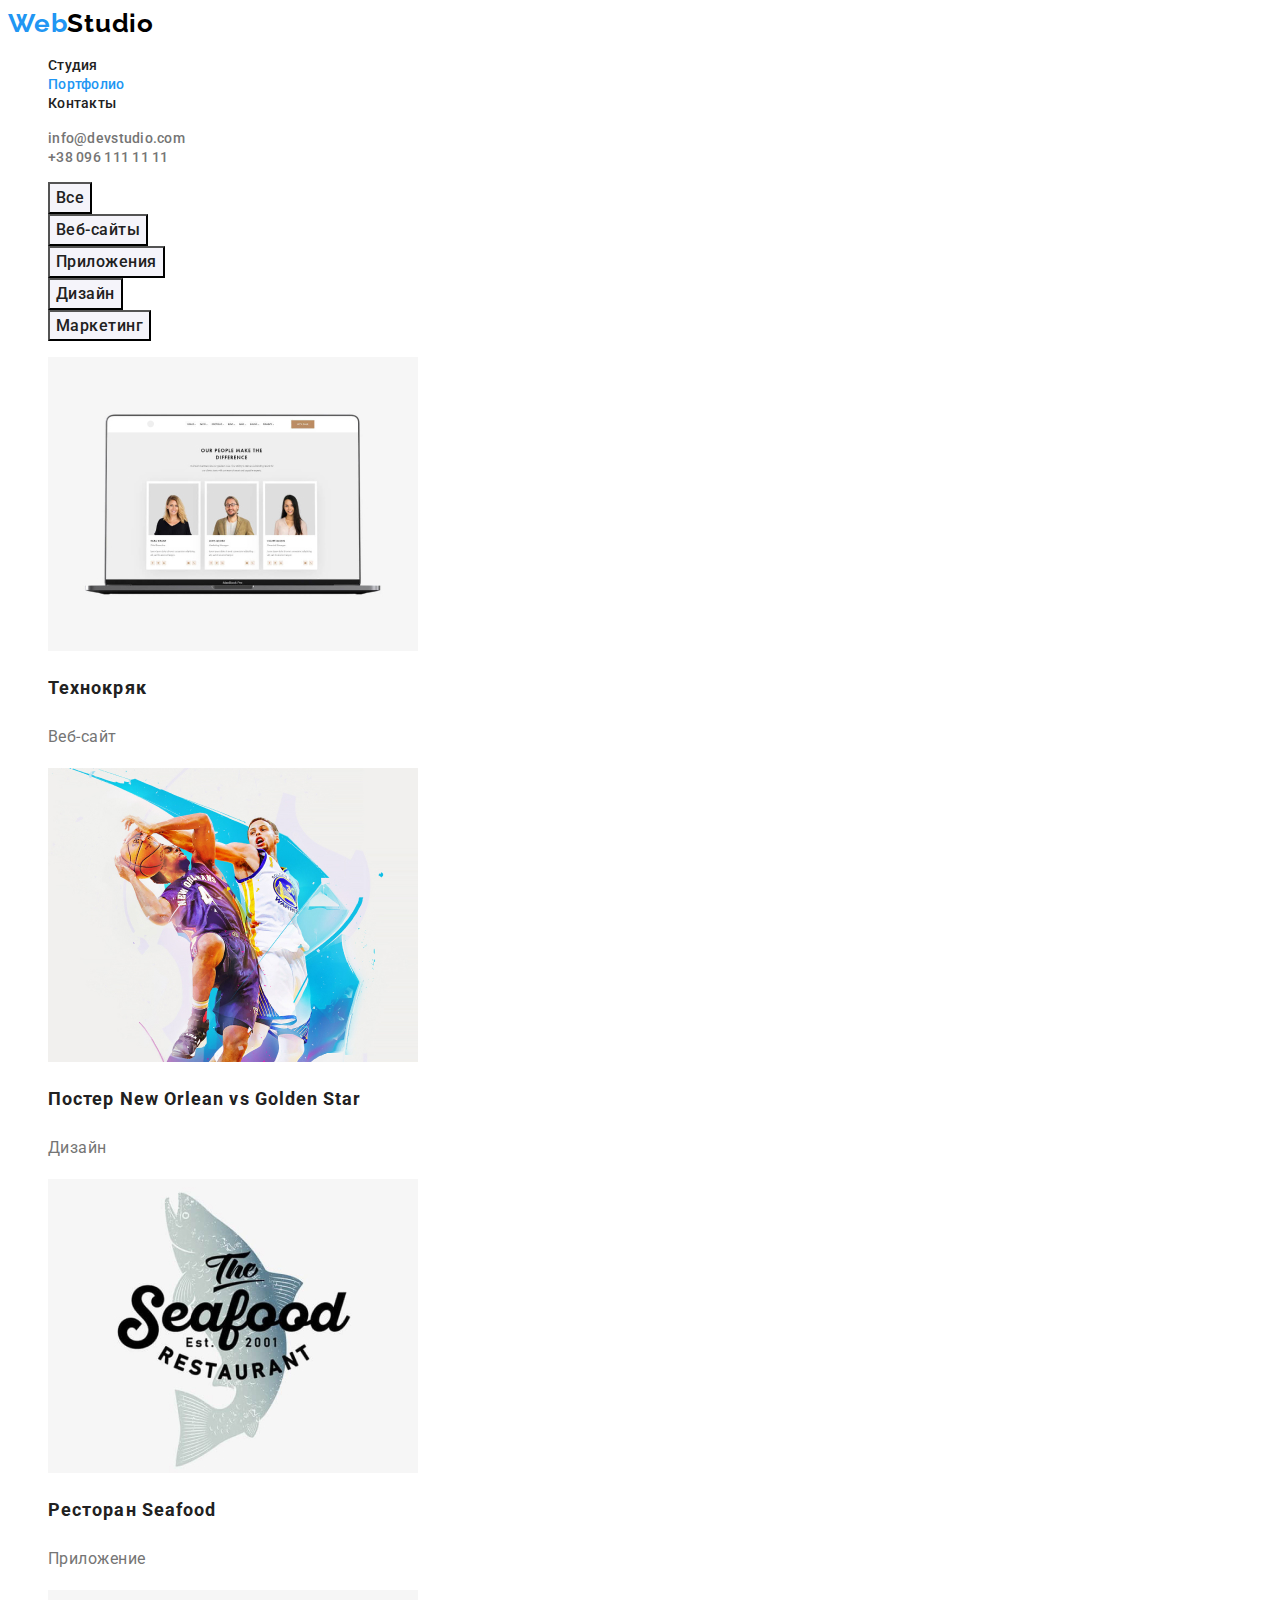
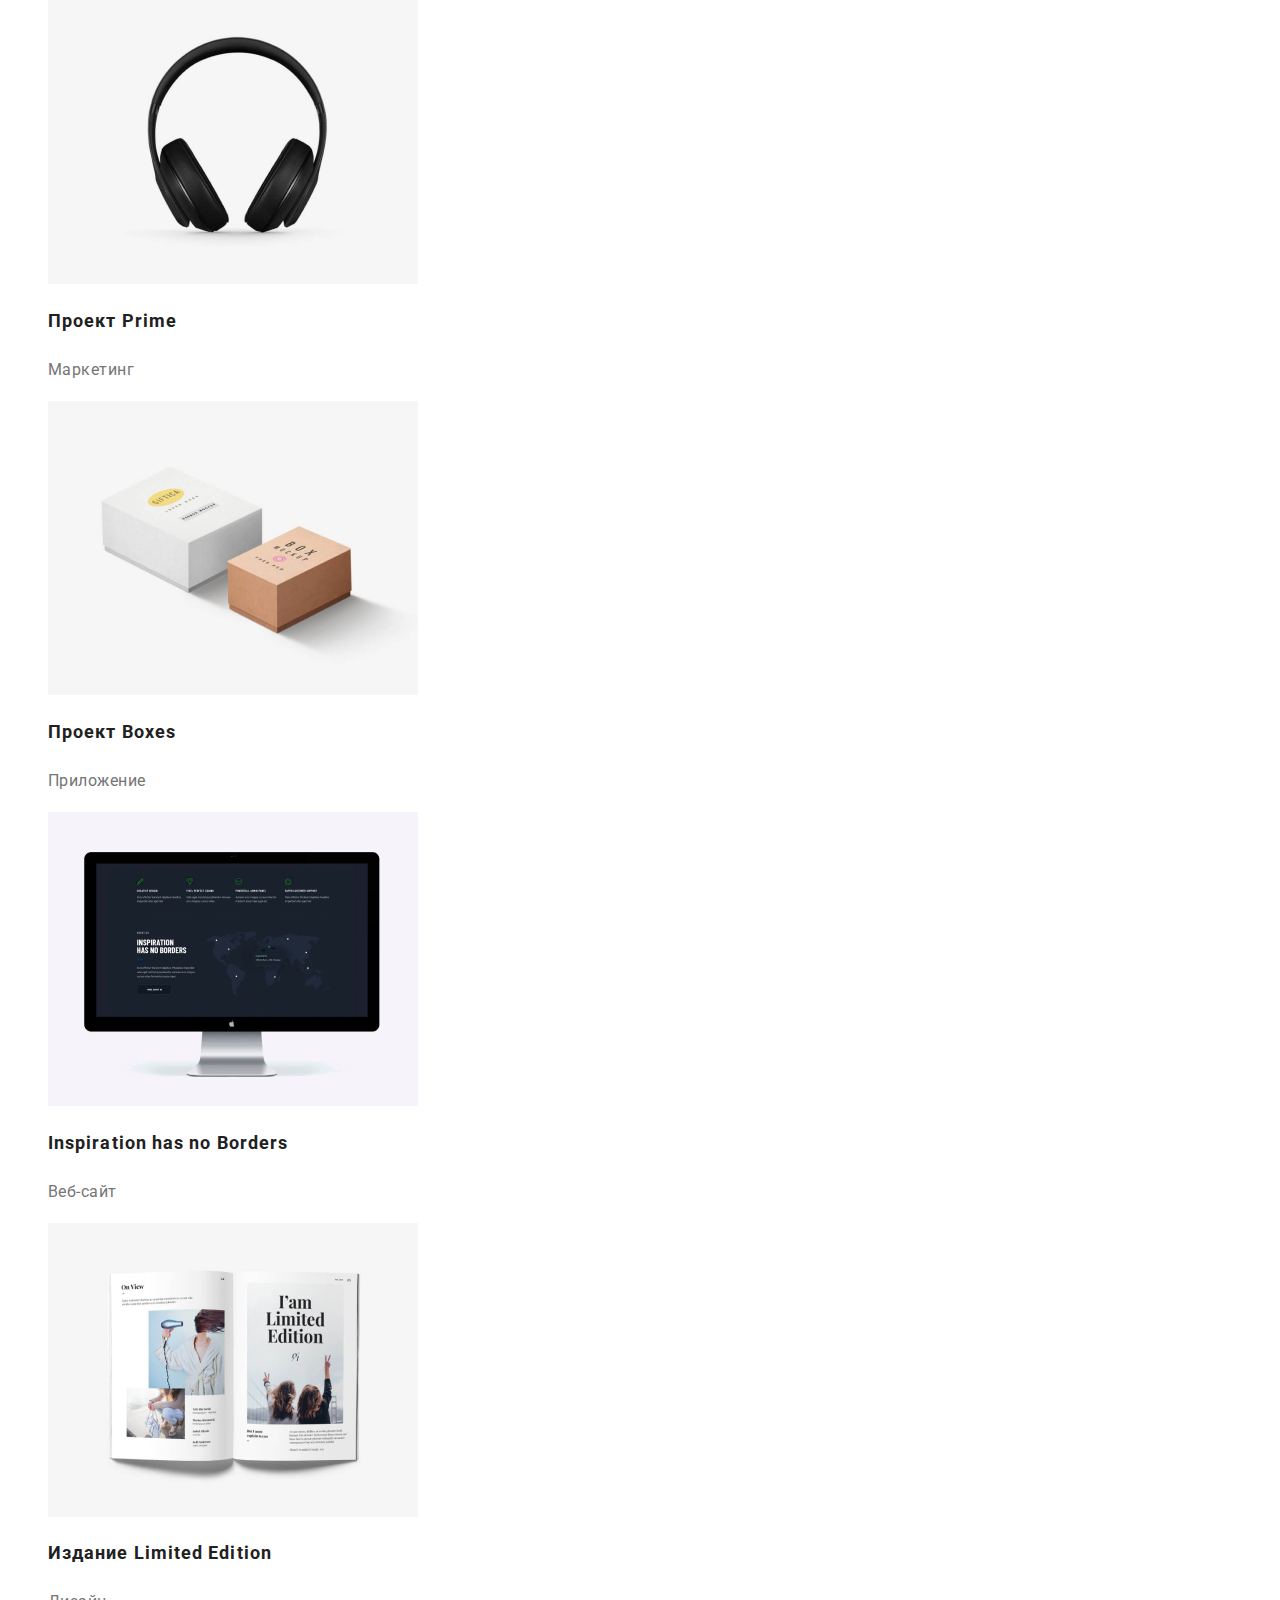
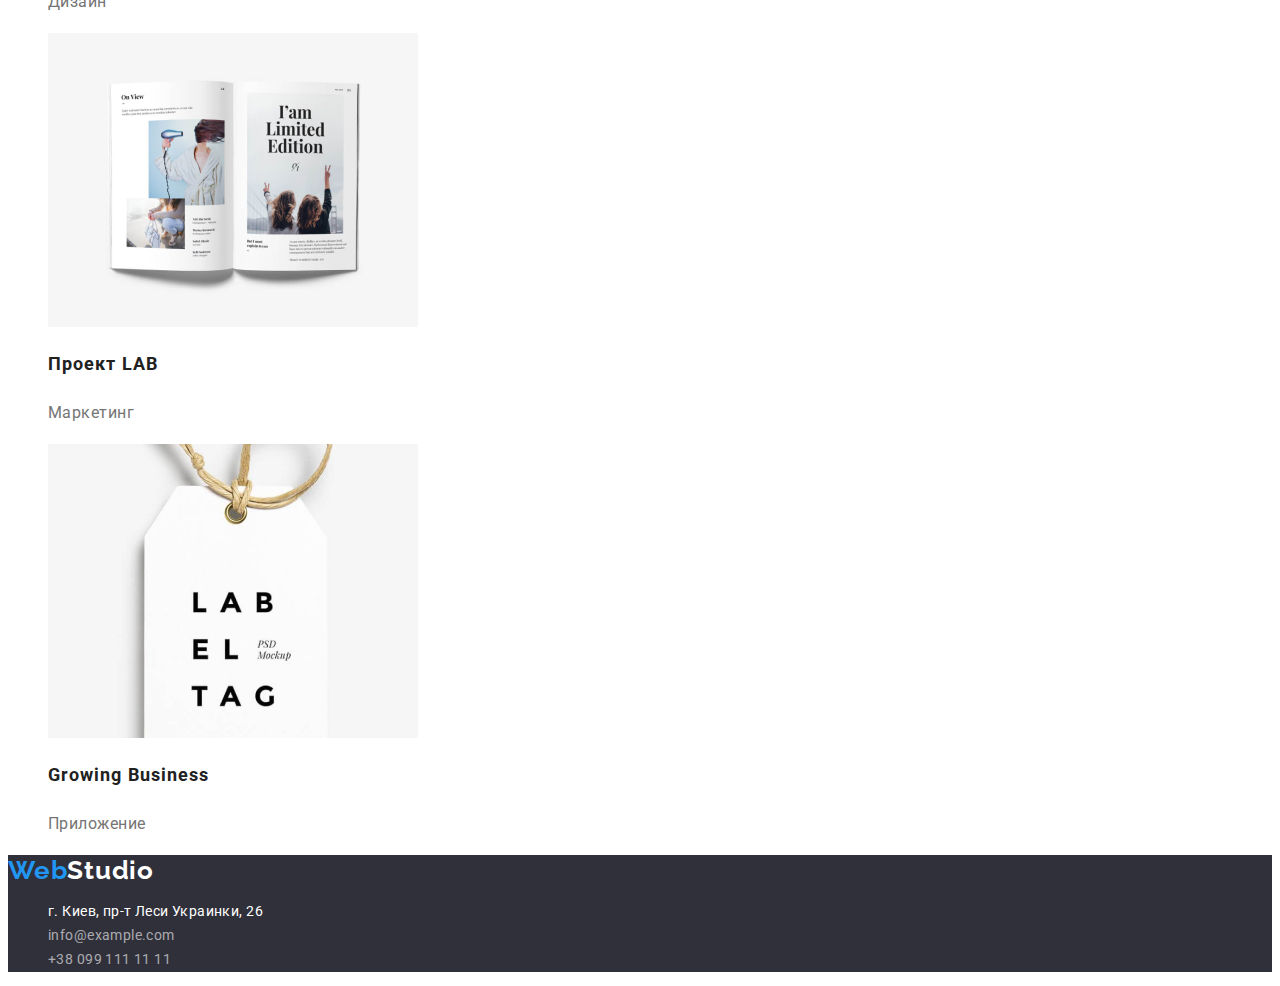
==== portfolio.html @ f7c44dca "Copy HW2 to HW3" ====
<!DOCTYPE html>
<html lang="ru">

<head>
    <meta charset="UTF-8">
    <meta http-equiv="X-UA-Compatible" content="IE=edge">
    <meta name="viewport" content="width=device-width, initial-scale=1.0">
    <title>Портфолио</title>
    <link rel="preconnect" href="https://fonts.googleapis.com">
    <link rel="preconnect" href="https://fonts.gstatic.com" crossorigin>
    <link href="https://fonts.googleapis.com/css2?family=Raleway:wght@700&family=Roboto:wght@400;500;700;900&display=swap"
        rel="stylesheet">
    <link rel="stylesheet" href="./css/styles.css">
</head>

<body>
    <header class="header">
        <nav class="nav">
            <a class="logo link" href="./index.html"><span class="logo-title">Web</span><span
                    class="logo-title-header">Studio</span></a>
            <ul class="nav-list list">
                <li class="nav-list-item"><a class="nav-link link" href="./index.html">Студия</a></li>
                <li class="nav-list-item"><a class="nav-link link current" href="./portfolio.html">Портфолио</a></li>
                <li class="nav-list-item"><a class="nav-link link" href="">Контакты</a></li>
            </ul>
        </nav>
        <ul class="list">
            <li class=""><a class="nav-link-contact link" href="mailto:info@devstudio.com">info@devstudio.com</a></li>
            <li class=""><a class="nav-link-contact link" href="tel:+380961111111">+38 096 111 11 11</a></li>
        </ul>
    </header>
    <main>
        <section class="portfolio">
            <h1 class="" hidden>фильтр</h1>
            <ul class="list">
                <li class=""><button class="btn-filter" type="button">Все</button></li>
                <li class=""><button class="btn-filter" type="button">Веб-сайты</button></li>
                <li class=""><button class="btn-filter" type="button">Приложения</button></li>
                <li class=""><button class="btn-filter" type="button">Дизайн</button></li>
                <li class=""><button class="btn-filter" type="button">Маркетинг</button></li>
            </ul>

            <ul class="list">
                <li class="">
                    <a class="link" href="">
                    <img src="./images/imgportfolio/img1.jpg" alt="Технокряк" width="370" height ="294"> 
                    <h2 class="title-projct">Технокряк</h2>
                    <p class="section-filter">Веб-сайт</p>
                    </a>                
                </li>
                <li class="">
                    <a class="link" href="">
                    <img src="./images/imgportfolio/img2.jpg" alt="Постер New Orlean vs Golden Star" width="370" height ="294">
                    <h2 class="title-projct">Постер New Orlean vs Golden Star</h2>
                    <p class="section-filter">Дизайн</p>
                    </a>
                </li>
                <li class="">
                    <a class="link" href="">
                    <img src="./images/imgportfolio/img3.jpg" alt="Ресторан Seafood" width="370" height ="294">
                    <h2 class="title-projct">Ресторан Seafood</h2>
                    <p class="section-filter">Приложение</p>
                    </a>
                </li>
                <li class="">
                    <a class="link" href="">
                    <img src="./images/imgportfolio/img4.jpg" alt="Проект Prime" width="370" height ="294">
                    <h2 class="title-projct">Проект Prime</h2>
                    <p class="section-filter">Маркетинг</p>
                    </a>
                </li>
                <li class="">
                    <a class="link" href="">
                    <img src="./images/imgportfolio/img5.jpg" alt="Проект Boxes" width="370" height ="294">
                    <h2 class="title-projct">Проект Boxes</h2>
                    <p class="section-filter">Приложение</p>
                    </a>
                </li>
                <li class="">
                    <a class="link" href="">
                    <img src="./images/imgportfolio/img6.jpg" alt="Inspiration has no Borders" width="370" height ="294">
                    <h2 class="title-projct">Inspiration has no Borders</h2>
                    <p class="section-filter">Веб-сайт</p>
                    </a>
                </li>
                <li class="">
                    <a class="link" href="">
                    <img src="./images/imgportfolio/img7.jpg" alt="Издание Limited Edition" width="370" height ="294">
                    <h2 class="title-projct">Издание Limited Edition</h2>
                    <p class="section-filter">Дизайн</p>
                    </a>
                </li>
                <li class="">
                    <a class="link" href="">
                    <img src="./images/imgportfolio/img8.jpg" alt="Проект LAB" width="370" height ="294">
                    <h2 class="title-projct">Проект LAB</h2>
                    <p class="section-filter">Маркетинг</p>
                    </a>
                </li>
                <li class="">
                    <a class="link" href="">
                    <img src="./images/imgportfolio/img9.jpg" alt="Growing Business" width="370" height ="294">
                    <h2 class="title-projct">Growing Business</h2>
                    <p class="section-filter">Приложение</p>
                    </a>
                </li>
            </ul>
        </section>
    </main>
    <footer class="footer">
        <a class="logo link" href="./index.html"><span class="logo-title">Web</span><span
                class="logo-title-footer">Studio</span></a>
        <address class="addres">
            <ul class="list">
                <li class="">
                    <a class="addres addres-addres link" href="https://goo.gl/maps/PEtUD6FRup9HMeJw8" target="_blank"
                        rel="noreferrer noopener">г. Киев, пр-т Леси Украинки, 26</a>
                </li>
                <li class=""><a class="addres addres-contact link" href="mailto:info@example.com">info@example.com</a></li>
                <li class=""><a class="addres addres-contact link" href="tel:+380991111111">+38 099 111 11 11</a></li>
            </ul>
        </address>
    </footer>
</body>

</html>
---- css/styles.css ----
:root {
  --primary-font-family: "Roboto", sans-serif;
  --secondary-font-family: "Raleway", sans-serif;
  --primary-text-color: #212121;
  --secondary-text-color: #757575;
  --tertiary-text-color: #ffffff;
  --secondary-text-color-logo-header: #000000;
  --text-color-footer: rgba(255, 255, 255, 0.6);
  --accent-color: #2196f3;
  --background-primary: #2f303a;
  --background-secondary: #f5f4fa;
  --background-accent: #188ce8;
}

.list {
  list-style: none;
}

.link {
  text-decoration: none;
}
body {
  font-family: var(--primary-font-family);
  background-color: var(--tertiary-text-color);
  color: var(--primary-text-color);
}
/* ==== begin header ==== */
.logo {
  font-family: Raleway;
  font-weight: 700;
  font-size: 26px;
  line-height: 1.19;
  letter-spacing: 0.03em;
}
.logo-title {
  color: var(--accent-color);
}
.logo-title-header {
  color: var(--secondary-text-color-logo-header);
}
.logo-title-footer {
  color: var(--tertiary-text-color);
}
.nav-link {
  /* font-family: Roboto; */
  font-weight: 500;
  font-size: 14px;
  line-height: 1.14;
  letter-spacing: 0.02em;
  color: var(--primary-text-color);
}
.nav .current {
  color: var(--accent-color);
}
.nav-link:hover,
.nav-link:focus {
  color: var(--accent-color);
}
.nav-link-contact {
  /* font-family: Roboto; */
  font-weight: 500;
  font-size: 14px;
  line-height: 1.14;
  letter-spacing: 0.02em;
  color: var(--secondary-text-color);
}
.nav-link-contact:hover,
.nav-link-contact:focus {
  color: var(--accent-color);
}
/* ===== end header ==== */

/* ==== begin section hero ==== */
.hero {
  background-color: var(--background-primary);
}
.main-title {
  font-weight: 900;
  font-size: 44px;
  line-height: 1.36;
  text-align: center;
  letter-spacing: 0.06em;
  text-transform: uppercase;
  color: var(--tertiary-text-color);
}
.btn-order-service {
  font-weight: 700;
  font-size: 16px;
  line-height: 1.87;

  display: flex;
  align-items: center;
  text-align: center;
  letter-spacing: 0.06em;

  color: var(--tertiary-text-color);
  background: #2196f3;
  box-shadow: 0px 4px 4px rgba(0, 0, 0, 0.15);
  border-radius: 4px;
}
.btn-order-service:hover {
  background: var(--background-accent);
}
/* ==== end section hero ==== */

/* ==== begin section description ==== */
.description-title {
  /* font-family: Roboto; */
  font-weight: 700;
  font-size: 14px;
  line-height: 1.14;
  letter-spacing: 0.03em;
  text-transform: uppercase;
  color: var(--primary-text-color);
}
.description-text {
  /* font-family: Roboto; */
  font-size: 14px;
  line-height: 1.71;
  letter-spacing: 0.03em;
  color: var(--secondary-text-color);
}
/* ==== enв section description ==== */

/* ==== begin section we-are-doing ==== */
.title-section {
  font-weight: 700;
  font-size: 36px;
  line-height: 1.17;
  text-align: center;
  letter-spacing: 0.03em;
  color: var(--primary-text-color);
}
/* ==== end section we-are-doing ==== */

/* ==== begin section our-team ==== */
.our-team {
  background-color: var(--background-secondary);
}
.member-team {
  background-color: var(--tertiary-text-color);
}

.name-member-team {
  font-weight: 500;
  font-size: 16px;
  line-height: 1.19;
  text-align: center;
  letter-spacing: 0.03em;
  color: var(--primary-text-color);
}
.position-member-team {
  font-size: 16px;
  line-height: 1.19;
  text-align: center;
  letter-spacing: 0.03em;
  color: var(--secondary-text-color);
}
/* ==== end section our-team ==== */

/* ==== begin footer ==== */
.footer {
  background-color: var(--background-primary);
}

.addres {
  font-style: normal;
  font-size: 14px;
  line-height: 1.71;
  letter-spacing: 0.03em;
}

.addres-addres {
  color: var(--tertiary-text-color);
}
.addres-contact {
  color: var(--text-color-footer);
}
.addres:hover,
.addres:focus {
  color: var(--accent-color);
}
/* ==== end footer ==== */

/* ==== begin section portfolio ==== */
.btn-filter {
  cursor: pointer;
  font-family: inherit;
  font-weight: 500;
  font-size: 16px;
  line-height: 1.62;
  text-align: center;
  letter-spacing: 0.03em;
  color: var(--primary-text-color);
  background-color: var(--background-secondary);
}
.btn-filter:hover,
.btn-filter:focus {
  background-color: var(--accent-color);
  color: var(--tertiary-text-color);
}
.title-projct {
  font-weight: 700;
  font-size: 18px;
  line-height: 2;
  letter-spacing: 0.06em;
  color: var(--primary-text-color);
}
.section-filter {
  font-size: 16px;
  line-height: 1.87;
  letter-spacing: 0.03em;
  color: var(--secondary-text-color);
}
/* ==== end section portfolio ==== */
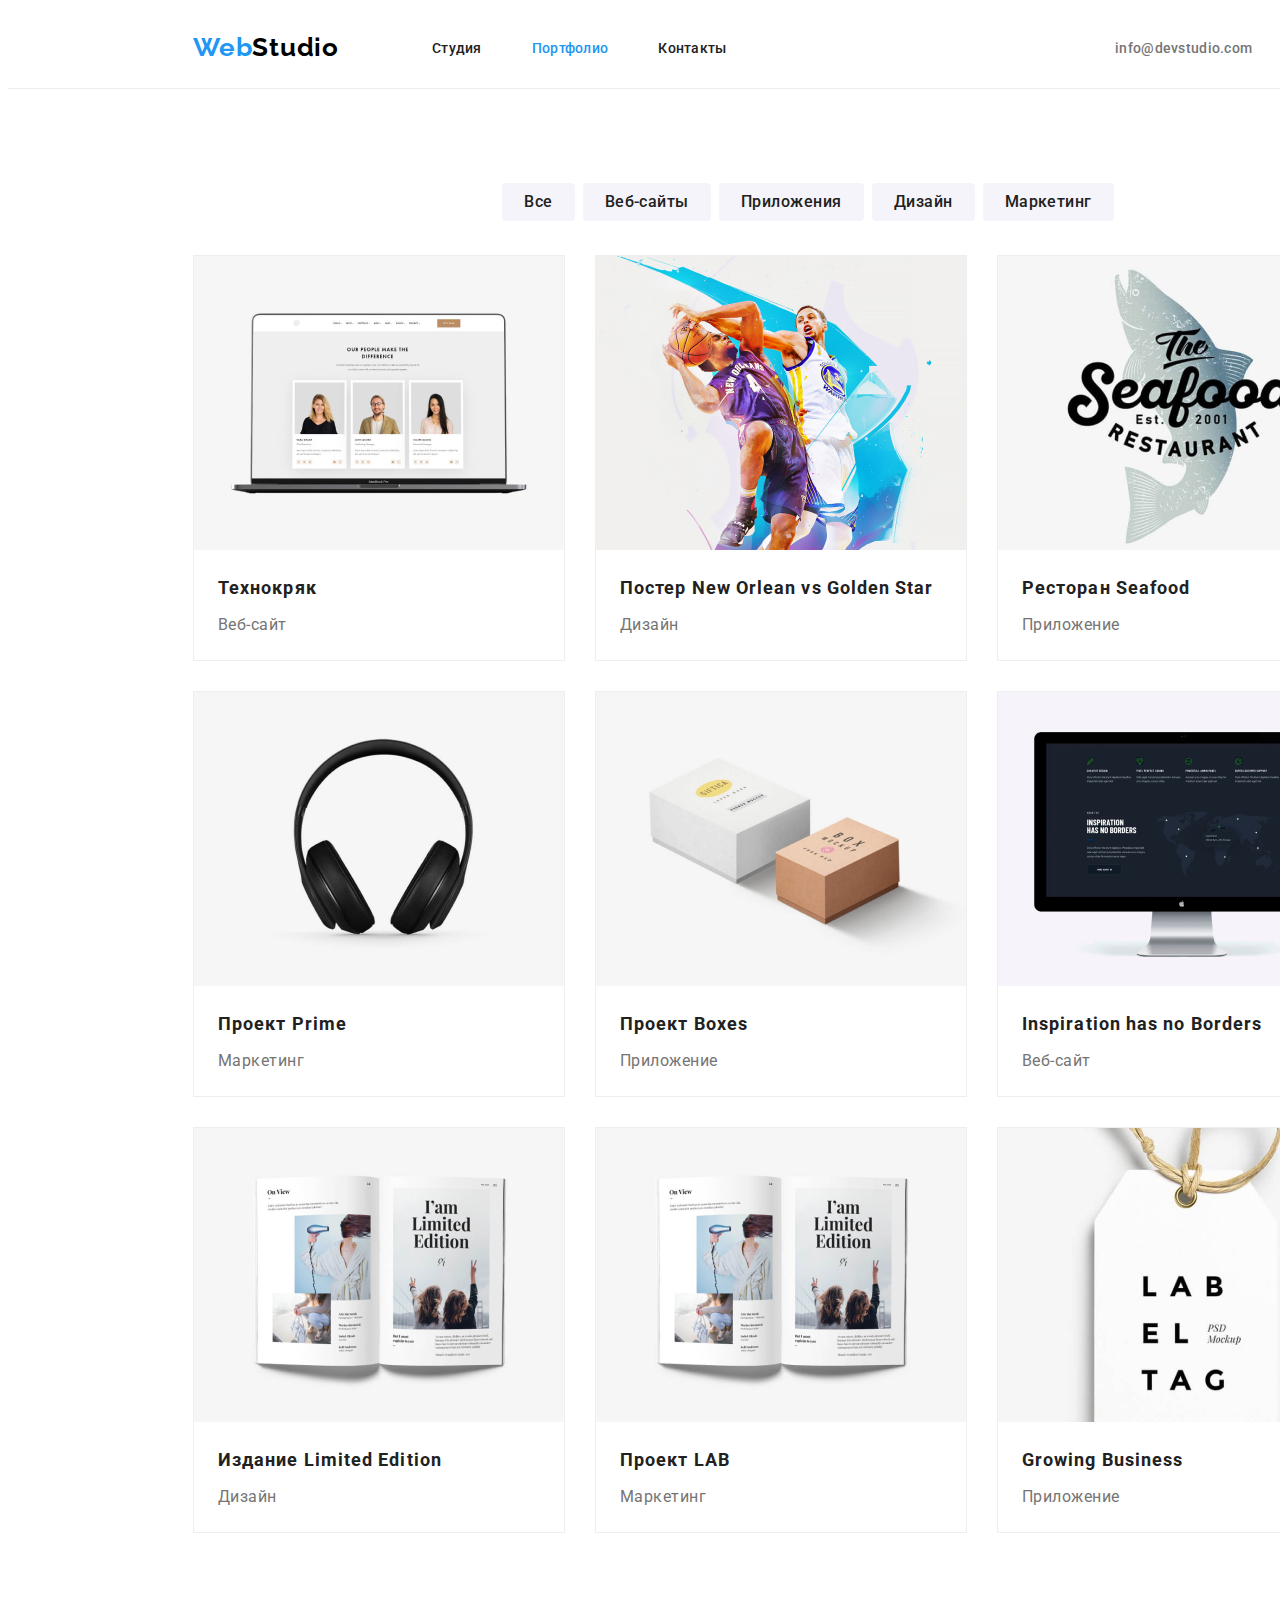
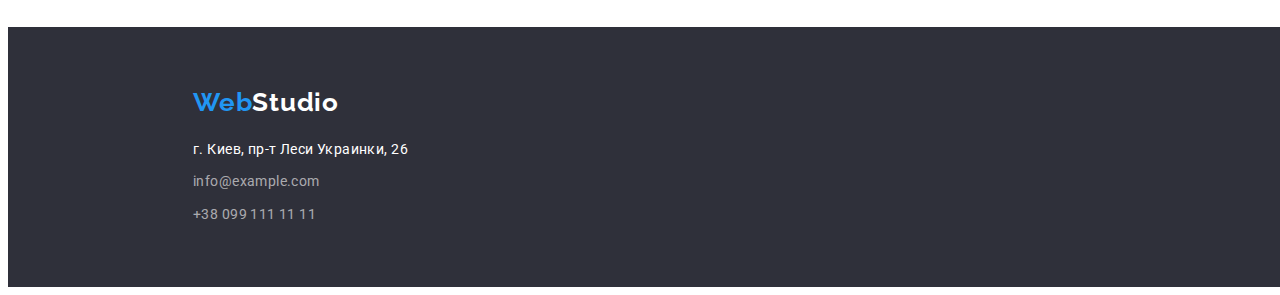
==== commit 8ce1debf: "Черновик ДЗ 3" ====
--- a/portfolio.html
+++ b/portfolio.html
@@ -6,6 +6,11 @@
     <meta http-equiv="X-UA-Compatible" content="IE=edge">
     <meta name="viewport" content="width=device-width, initial-scale=1.0">
     <title>Портфолио</title>
+    
+    <link rel="stylesheet" href="https://cdnjs.cloudflare.com/ajax/libs/modern-normalize/1.1.0/modern-normalize.min.css"
+        integrity="sha512-wpPYUAdjBVSE4KJnH1VR1HeZfpl1ub8YT/NKx4PuQ5NmX2tKuGu6U/JRp5y+Y8XG2tV+wKQpNHVUX03MfMFn9Q=="
+        crossorigin="anonymous" referrerpolicy="no-referrer" />
+    
     <link rel="preconnect" href="https://fonts.googleapis.com">
     <link rel="preconnect" href="https://fonts.gstatic.com" crossorigin>
     <link href="https://fonts.googleapis.com/css2?family=Raleway:wght@700&family=Roboto:wght@400;500;700;900&display=swap"
@@ -15,111 +20,139 @@
 
 <body>
     <header class="header">
-        <nav class="nav">
-            <a class="logo link" href="./index.html"><span class="logo-title">Web</span><span
-                    class="logo-title-header">Studio</span></a>
-            <ul class="nav-list list">
-                <li class="nav-list-item"><a class="nav-link link" href="./index.html">Студия</a></li>
-                <li class="nav-list-item"><a class="nav-link link current" href="./portfolio.html">Портфолио</a></li>
-                <li class="nav-list-item"><a class="nav-link link" href="">Контакты</a></li>
+    
+        <div class="container container-header">
+            <nav class="nav">
+                <a class="logo link logo-link-header" href="./index.html">Web<span class="logo-title-header">Studio</span></a>
+                <ul class="nav-list list">
+                    <li class="nav-list-item"><a class="nav-link link" href="./index.html">Студия</a></li>
+                    <li class="nav-list-item"><a class="nav-link link current" href="./portfolio.html">Портфолио</a></li>
+                    <li class="nav-list-item"><a class="nav-link link" href="">Контакты</a></li>
+                </ul>
+            </nav>
+            <ul class="nav-contact list">
+                <li class="nav-list-contact"><a class="nav-link-contact link"
+                        href="mailto:info@devstudio.com">info@devstudio.com</a></li>
+                <li class="nav-list-contact"><a class="nav-link-contact link" href="tel:+380961111111">+38 096 111 11 11</a>
+                </li>
             </ul>
-        </nav>
-        <ul class="list">
-            <li class=""><a class="nav-link-contact link" href="mailto:info@devstudio.com">info@devstudio.com</a></li>
-            <li class=""><a class="nav-link-contact link" href="tel:+380961111111">+38 096 111 11 11</a></li>
-        </ul>
+        </div>
+    
     </header>
     <main>
-        <section class="portfolio">
+        <div class="container">
+        <section class="portfolio section">
             <h1 class="" hidden>фильтр</h1>
-            <ul class="list">
-                <li class=""><button class="btn-filter" type="button">Все</button></li>
-                <li class=""><button class="btn-filter" type="button">Веб-сайты</button></li>
-                <li class=""><button class="btn-filter" type="button">Приложения</button></li>
-                <li class=""><button class="btn-filter" type="button">Дизайн</button></li>
-                <li class=""><button class="btn-filter" type="button">Маркетинг</button></li>
+            <ul class="filter-menu list">
+                <li class="btn-filter-list"><button class="btn-filter" type="button">Все</button></li>
+                <li class="btn-filter-list"><button class="btn-filter" type="button">Веб-сайты</button></li>
+                <li class="btn-filter-list"><button class="btn-filter" type="button">Приложения</button></li>
+                <li class="btn-filter-list"><button class="btn-filter" type="button">Дизайн</button></li>
+                <li class="btn-filter-list"><button class="btn-filter" type="button">Маркетинг</button></li>
             </ul>
 
-            <ul class="list">
-                <li class="">
-                    <a class="link" href="">
-                    <img src="./images/imgportfolio/img1.jpg" alt="Технокряк" width="370" height ="294"> 
-                    <h2 class="title-projct">Технокряк</h2>
-                    <p class="section-filter">Веб-сайт</p>
+            <ul class="filter-list list">
+                <li class="filter-list-item">
+                    <a class="filter-card link" href="">
+                    <img src="./images/imgportfolio/img1.jpg" alt="Технокряк" width="370"> 
+                    <div class="title-under-img">
+                        <h2 class="title-projct">Технокряк</h2>
+                        <p class="section-filter">Веб-сайт</p>
+                    </div>
                     </a>                
                 </li>
-                <li class="">
-                    <a class="link" href="">
-                    <img src="./images/imgportfolio/img2.jpg" alt="Постер New Orlean vs Golden Star" width="370" height ="294">
-                    <h2 class="title-projct">Постер New Orlean vs Golden Star</h2>
-                    <p class="section-filter">Дизайн</p>
+                <li class="filter-list-item">
+                    <a class="filter-card link" href="">
+                    <img src="./images/imgportfolio/img2.jpg" alt="Постер New Orlean vs Golden Star" width="370">
+                    <div class="title-under-img">
+                        <h2 class="title-projct">Постер New Orlean vs Golden Star</h2>
+                        <p class="section-filter">Дизайн</p>
+                    </div>
                     </a>
                 </li>
-                <li class="">
-                    <a class="link" href="">
-                    <img src="./images/imgportfolio/img3.jpg" alt="Ресторан Seafood" width="370" height ="294">
-                    <h2 class="title-projct">Ресторан Seafood</h2>
-                    <p class="section-filter">Приложение</p>
+                <li class="filter-list-item">
+                    <a class="filter-card link" href="">
+                    <img src="./images/imgportfolio/img3.jpg" alt="Ресторан Seafood" width="370">
+                    <div class="title-under-img">
+                        <h2 class="title-projct">Ресторан Seafood</h2>
+                        <p class="section-filter">Приложение</p>
+                    </div>
                     </a>
                 </li>
-                <li class="">
-                    <a class="link" href="">
-                    <img src="./images/imgportfolio/img4.jpg" alt="Проект Prime" width="370" height ="294">
-                    <h2 class="title-projct">Проект Prime</h2>
-                    <p class="section-filter">Маркетинг</p>
+                <li class="filter-list-item">
+                    <a class="filter-card link" href="">
+                    <img src="./images/imgportfolio/img4.jpg" alt="Проект Prime" width="370">
+                    <div class="title-under-img">
+                        <h2 class="title-projct">Проект Prime</h2>
+                        <p class="section-filter">Маркетинг</p>
+                    </div>
                     </a>
                 </li>
-                <li class="">
-                    <a class="link" href="">
-                    <img src="./images/imgportfolio/img5.jpg" alt="Проект Boxes" width="370" height ="294">
-                    <h2 class="title-projct">Проект Boxes</h2>
-                    <p class="section-filter">Приложение</p>
+                <li class="filter-list-item">
+                    <a class="filter-card link" href="">
+                    <img src="./images/imgportfolio/img5.jpg" alt="Проект Boxes" width="370">
+                    <div class="title-under-img">
+                        <h2 class="title-projct">Проект Boxes</h2>
+                        <p class="section-filter">Приложение</p>
+                    </div>
                     </a>
                 </li>
-                <li class="">
-                    <a class="link" href="">
-                    <img src="./images/imgportfolio/img6.jpg" alt="Inspiration has no Borders" width="370" height ="294">
-                    <h2 class="title-projct">Inspiration has no Borders</h2>
-                    <p class="section-filter">Веб-сайт</p>
+                <li class="filter-list-item">
+                    <a class="filter-card link" href="">
+                    <img src="./images/imgportfolio/img6.jpg" alt="Inspiration has no Borders" width="370">
+                    <div class="title-under-img">
+                        <h2 class="title-projct">Inspiration has no Borders</h2>
+                        <p class="section-filter">Веб-сайт</p>
+                    </div>
                     </a>
                 </li>
-                <li class="">
-                    <a class="link" href="">
-                    <img src="./images/imgportfolio/img7.jpg" alt="Издание Limited Edition" width="370" height ="294">
-                    <h2 class="title-projct">Издание Limited Edition</h2>
-                    <p class="section-filter">Дизайн</p>
+                <li class="filter-list-item">
+                    <a class="filter-card link" href="">
+                    <img src="./images/imgportfolio/img7.jpg" alt="Издание Limited Edition" width="370">
+                    <div class="title-under-img">
+                        <h2 class="title-projct">Издание Limited Edition</h2>
+                        <p class="section-filter">Дизайн</p>
+                    </div>
                     </a>
                 </li>
-                <li class="">
-                    <a class="link" href="">
-                    <img src="./images/imgportfolio/img8.jpg" alt="Проект LAB" width="370" height ="294">
-                    <h2 class="title-projct">Проект LAB</h2>
-                    <p class="section-filter">Маркетинг</p>
+                <li class="filter-list-item">
+                    <a class="filter-card link" href="">
+                    <img src="./images/imgportfolio/img8.jpg" alt="Проект LAB" width="370">
+                    <div class="title-under-img">
+                        <h2 class="title-projct">Проект LAB</h2>
+                        <p class="section-filter">Маркетинг</p>
+                    </div>    
                     </a>
                 </li>
-                <li class="">
-                    <a class="link" href="">
-                    <img src="./images/imgportfolio/img9.jpg" alt="Growing Business" width="370" height ="294">
-                    <h2 class="title-projct">Growing Business</h2>
-                    <p class="section-filter">Приложение</p>
+                <li class="filter-list-item">
+                    <a class="filter-card link" href="">
+                    <img src="./images/imgportfolio/img9.jpg" alt="Growing Business" width="370">
+                    <div class="title-under-img">
+                        <h2 class="title-projct">Growing Business</h2>
+                        <p class="section-filter">Приложение</p>
+                    </div>
                     </a>
                 </li>
             </ul>
         </section>
+    </div>
     </main>
     <footer class="footer">
-        <a class="logo link" href="./index.html"><span class="logo-title">Web</span><span
-                class="logo-title-footer">Studio</span></a>
-        <address class="addres">
-            <ul class="list">
-                <li class="">
-                    <a class="addres addres-addres link" href="https://goo.gl/maps/PEtUD6FRup9HMeJw8" target="_blank"
-                        rel="noreferrer noopener">г. Киев, пр-т Леси Украинки, 26</a>
-                </li>
-                <li class=""><a class="addres addres-contact link" href="mailto:info@example.com">info@example.com</a></li>
-                <li class=""><a class="addres addres-contact link" href="tel:+380991111111">+38 099 111 11 11</a></li>
-            </ul>
-        </address>
+        <div class="container">
+            <a class="logo-link-footer logo link " href="./index.html">Web<span class="logo-title-footer">Studio</span></a>
+            <address class="addres">
+                <ul class="list">
+                    <li class="logo-list">
+                        <a class="addres addres-addres link" href="https://goo.gl/maps/PEtUD6FRup9HMeJw8" target="_blank"
+                            rel="noreferrer noopener">г. Киев, пр-т Леси Украинки, 26</a>
+                    </li>
+                    <li class="logo-list"><a class="addres addres-contact link"
+                            href="mailto:info@example.com">info@example.com</a></li>
+                    <li class="logo-list"><a class="addres addres-contact link" href="tel:+380991111111">+38 099 111 11
+                            11</a></li>
+                </ul>
+            </address>
+        </div>
     </footer>
 </body>
 
--- a/css/styles.css
+++ b/css/styles.css
@@ -12,6 +12,37 @@
   --background-accent: #188ce8;
 }
 
+h1,
+h2,
+h3,
+p {
+  margin-top: 0;
+  margin-bottom: 0;
+}
+
+ul {
+  margin-top: 0;
+  margin-bottom: 0;
+  padding-left: 0;
+}
+
+img {
+  display: block;
+  max-width: 100%;
+  height: auto;
+}
+.container {
+  width: 1230px;
+  padding-left: 15px;
+  padding-right: 15px;
+  margin-left: auto;
+  margin-right: auto;
+}
+.section {
+  padding-top: 94px;
+  padding-bottom: 94px;
+}
+
 .list {
   list-style: none;
 }
@@ -23,18 +54,52 @@
   font-family: var(--primary-font-family);
   background-color: var(--tertiary-text-color);
   color: var(--primary-text-color);
+  width: 1600px;
 }
 /* ==== begin header ==== */
+.container-header {
+  display: flex;
+  align-items: center;
+}
+.header {
+  border-bottom: 1px solid #ececec;
+}
+
+.nav {
+  display: flex;
+  align-items: center;
+}
+.nav-list {
+  display: flex;
+  align-items: center;
+}
+
+.nav-list-item:not(:last-child) {
+  margin-right: 50px;
+}
+.nav-contact {
+  display: flex;
+  margin-left: auto;
+}
+.nav-list-contact:not(:last-child) {
+  margin-right: 50px;
+}
+
 .logo {
   font-family: Raleway;
   font-weight: 700;
   font-size: 26px;
   line-height: 1.19;
   letter-spacing: 0.03em;
-}
-.logo-title {
-  color: var(--accent-color);
-}
+  color: var(--accent-color);
+}
+.logo-link-header {
+  padding-top: 24px;
+  padding-bottom: 25px;
+  margin-right: 93px;
+}
+/* .logo-title {} */
+
 .logo-title-header {
   color: var(--secondary-text-color-logo-header);
 }
@@ -42,7 +107,6 @@
   color: var(--tertiary-text-color);
 }
 .nav-link {
-  /* font-family: Roboto; */
   font-weight: 500;
   font-size: 14px;
   line-height: 1.14;
@@ -57,12 +121,12 @@
   color: var(--accent-color);
 }
 .nav-link-contact {
-  /* font-family: Roboto; */
   font-weight: 500;
   font-size: 14px;
   line-height: 1.14;
   letter-spacing: 0.02em;
   color: var(--secondary-text-color);
+  margin-left: auto;
 }
 .nav-link-contact:hover,
 .nav-link-contact:focus {
@@ -73,15 +137,18 @@
 /* ==== begin section hero ==== */
 .hero {
   background-color: var(--background-primary);
+  padding-top: 200px;
+  padding-bottom: 200px;
 }
 .main-title {
   font-weight: 900;
   font-size: 44px;
   line-height: 1.36;
-  text-align: center;
   letter-spacing: 0.06em;
   text-transform: uppercase;
   color: var(--tertiary-text-color);
+  margin-bottom: 30px;
+  text-align: center;
 }
 .btn-order-service {
   font-weight: 700;
@@ -93,10 +160,14 @@
   text-align: center;
   letter-spacing: 0.06em;
 
-  color: var(--tertiary-text-color);
-  background: #2196f3;
+  padding: 10px 32px;
+
+  color: var(--tertiary-text-color);
+  background: var(--accent-color);
   box-shadow: 0px 4px 4px rgba(0, 0, 0, 0.15);
   border-radius: 4px;
+  margin-left: auto;
+  margin-right: auto;
 }
 .btn-order-service:hover {
   background: var(--background-accent);
@@ -104,17 +175,25 @@
 /* ==== end section hero ==== */
 
 /* ==== begin section description ==== */
+.description {
+  padding-bottom: 0;
+}
+.container-description {
+  display: flex;
+}
+.description-title-list:not(:last-child) {
+  margin-right: 30px;
+}
 .description-title {
-  /* font-family: Roboto; */
   font-weight: 700;
   font-size: 14px;
   line-height: 1.14;
   letter-spacing: 0.03em;
   text-transform: uppercase;
   color: var(--primary-text-color);
+  margin-bottom: 10px;
 }
 .description-text {
-  /* font-family: Roboto; */
   font-size: 14px;
   line-height: 1.71;
   letter-spacing: 0.03em;
@@ -130,15 +209,34 @@
   text-align: center;
   letter-spacing: 0.03em;
   color: var(--primary-text-color);
+  margin-bottom: 50px;
+}
+.we-are-doing-list {
+  display: flex;
+  justify-content: space-around;
 }
 /* ==== end section we-are-doing ==== */
 
 /* ==== begin section our-team ==== */
+.our-team-member {
+  display: flex;
+  flex-wrap: wrap;
+}
 .our-team {
   background-color: var(--background-secondary);
 }
-.member-team {
+.member-team:not(:nth-child(4n)) {
+  margin-right: 30px;
+}
+.member-team-card {
+  box-shadow: 0px 1px 3px rgba(0, 0, 0, 0.12), 0px 1px 1px rgba(0, 0, 0, 0.14),
+    0px 2px 1px rgba(0, 0, 0, 0.2);
+  border-radius: 0px 0px 4px 4px;
   background-color: var(--tertiary-text-color);
+  padding-bottom: 30px;
+}
+.foto-member-team {
+  margin-bottom: 30px;
 }
 
 .name-member-team {
@@ -148,6 +246,7 @@
   text-align: center;
   letter-spacing: 0.03em;
   color: var(--primary-text-color);
+  margin-bottom: 10px;
 }
 .position-member-team {
   font-size: 16px;
@@ -161,15 +260,22 @@
 /* ==== begin footer ==== */
 .footer {
   background-color: var(--background-primary);
-}
-
+  padding-top: 60px;
+  padding-bottom: 60px;
+}
+/* .logo-link-footer { */
+/* margin-bottom: 40px; */
+/* } */
 .addres {
+  margin-top: 20px;
   font-style: normal;
   font-size: 14px;
   line-height: 1.71;
   letter-spacing: 0.03em;
 }
-
+.logo-list:not(:last-child) {
+  margin-bottom: 9px;
+}
 .addres-addres {
   color: var(--tertiary-text-color);
 }
@@ -183,6 +289,18 @@
 /* ==== end footer ==== */
 
 /* ==== begin section portfolio ==== */
+.filter-menu {
+  display: flex;
+  align-items: center;
+  justify-content: center;
+  margin-bottom: 34px;
+}
+.filter-list {
+  display: flex;
+  flex-wrap: wrap;
+  margin-left: -30px;
+  margin-top: -30px;
+}
 .btn-filter {
   cursor: pointer;
   font-family: inherit;
@@ -192,7 +310,26 @@
   text-align: center;
   letter-spacing: 0.03em;
   color: var(--primary-text-color);
-  background-color: var(--background-secondary);
+  background: var(--background-secondary);
+  padding: 6px 22px;
+  border-radius: 4px;
+  border: transparent;
+}
+/* .filter-card > img {
+  margin-bottom: 20px;
+} */
+.title-under-img {
+  padding: 20px 24px;
+}
+.filter-list-item {
+  background: var(--tertiary-text-color);
+  border: 1px solid #eeeeee;
+  margin-left: 30px;
+  margin-top: 30px;
+}
+
+.btn-filter-list:not(:last-child) {
+  margin-right: 8px;
 }
 .btn-filter:hover,
 .btn-filter:focus {
@@ -205,6 +342,7 @@
   line-height: 2;
   letter-spacing: 0.06em;
   color: var(--primary-text-color);
+  margin-bottom: 4px;
 }
 .section-filter {
   font-size: 16px;
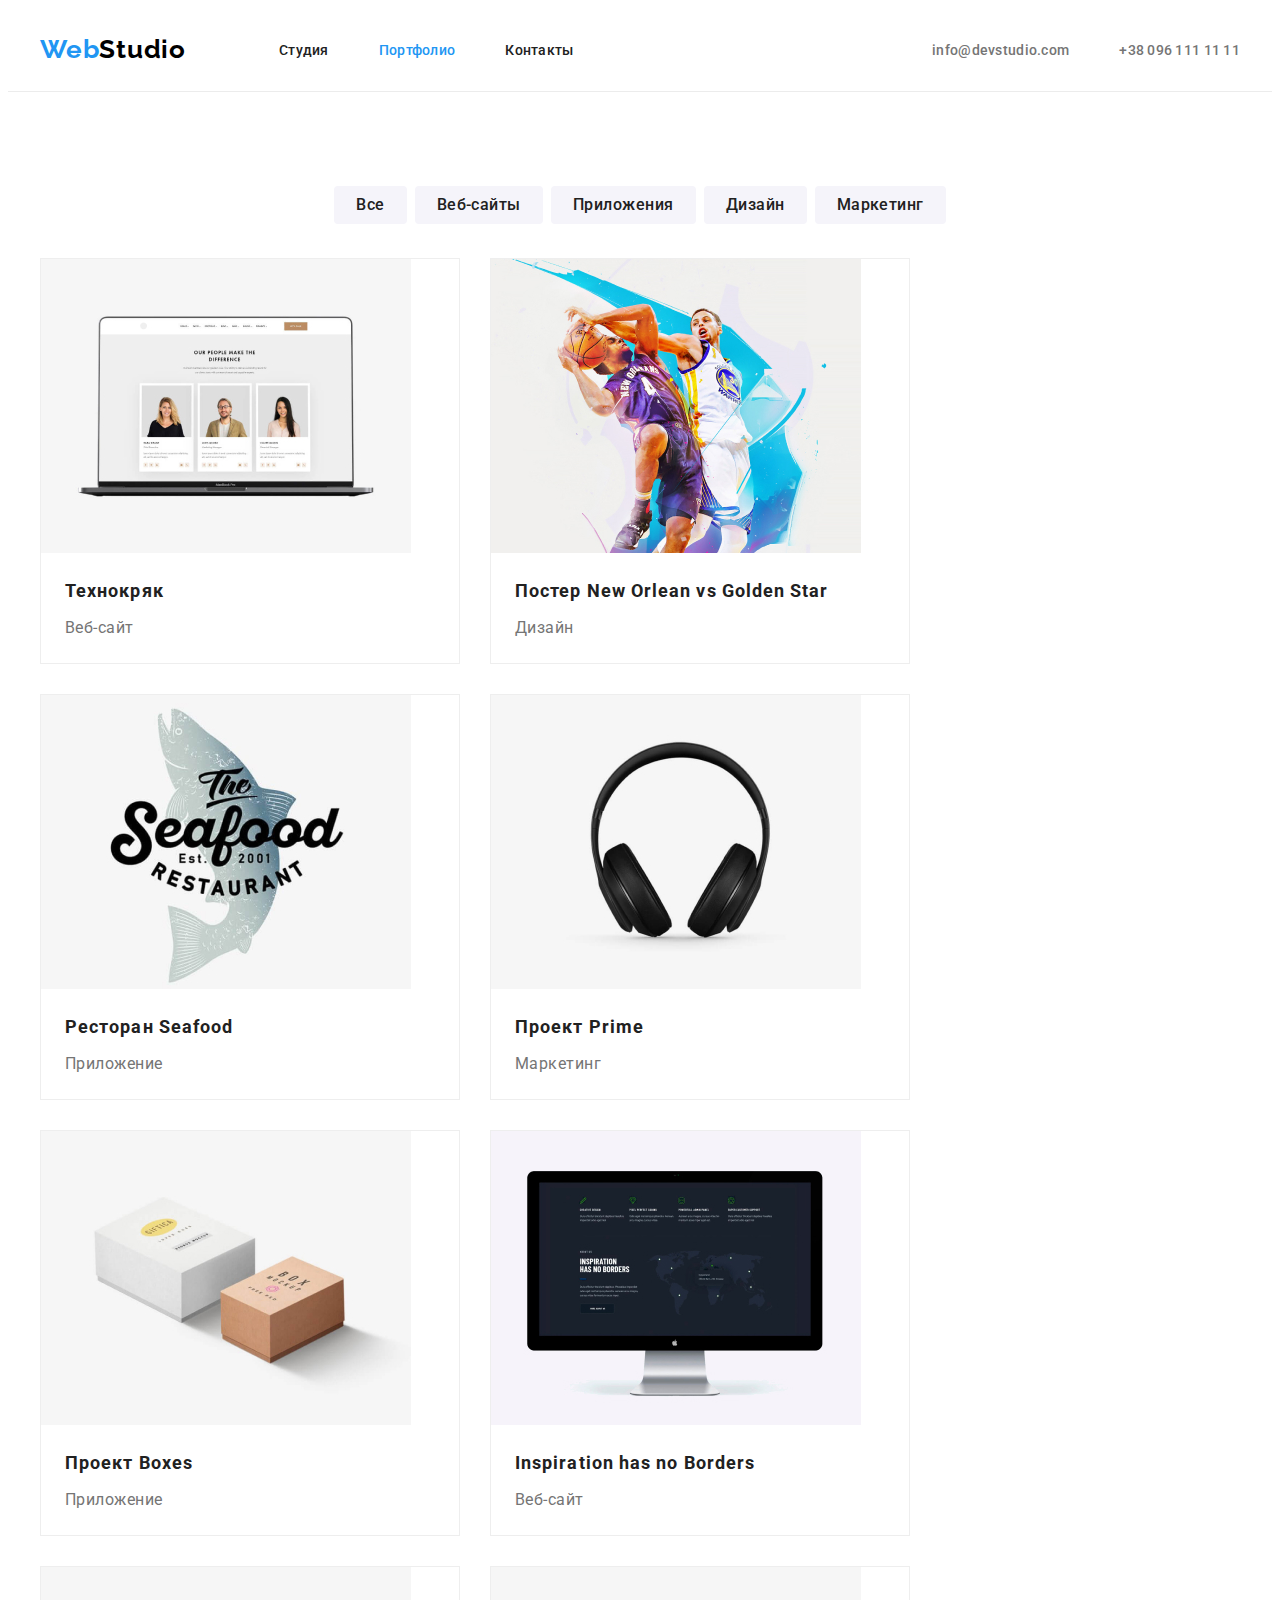
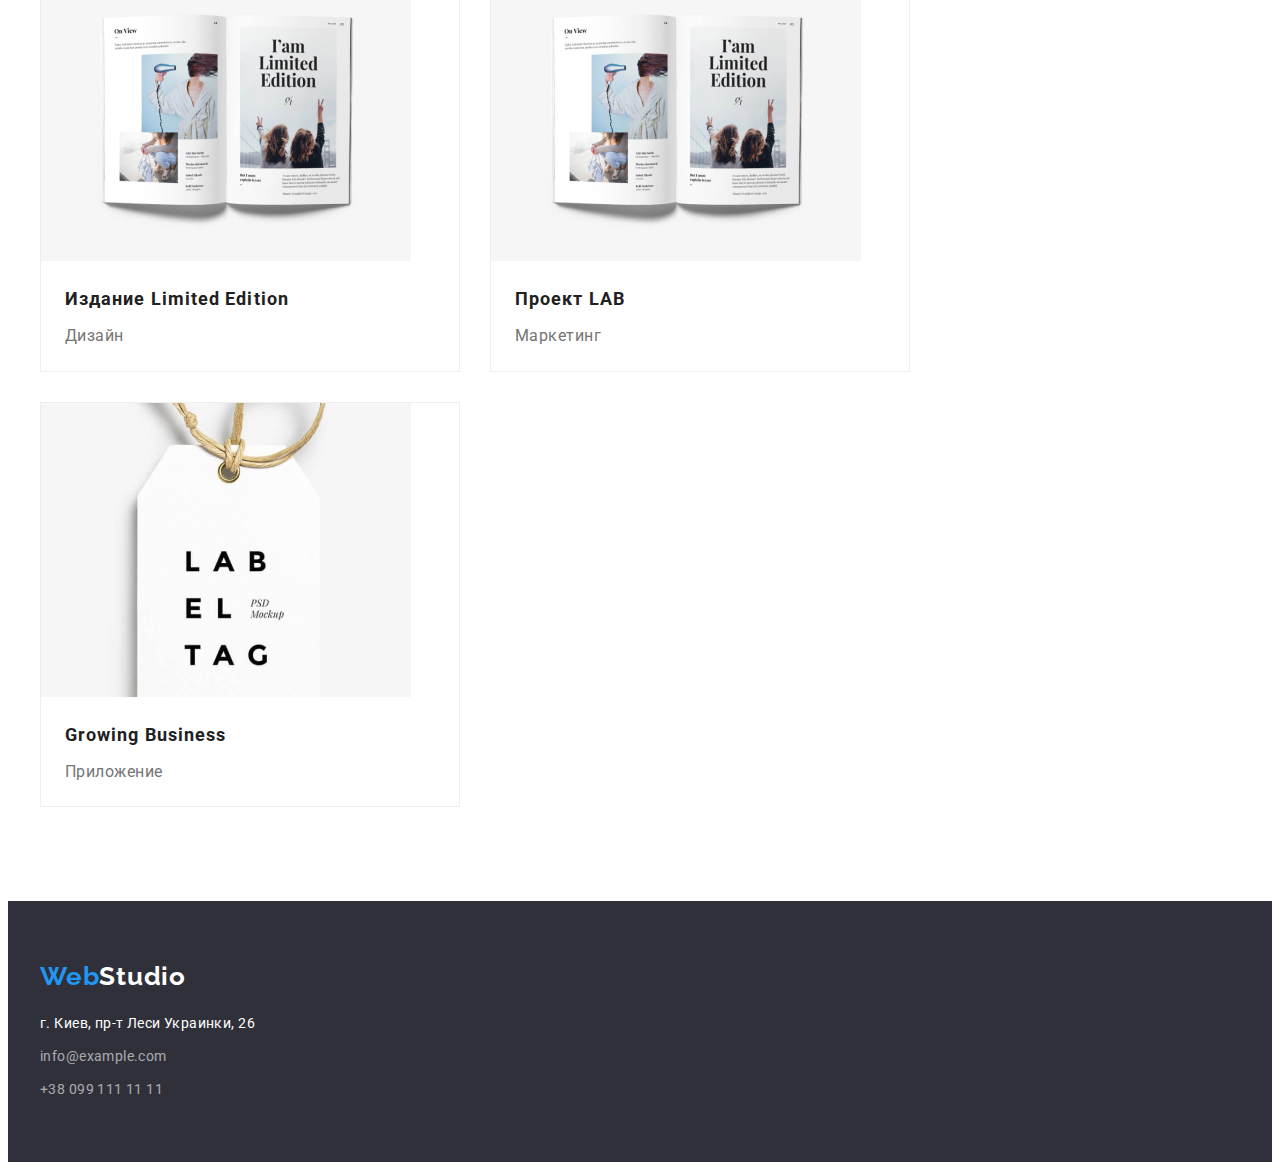
==== commit 4b422d17: "HW var 1" ====
--- a/portfolio.html
+++ b/portfolio.html
@@ -19,8 +19,7 @@
 </head>
 
 <body>
-    <header class="header">
-    
+    <header class="header">    
         <div class="container container-header">
             <nav class="nav">
                 <a class="logo link logo-link-header" href="./index.html">Web<span class="logo-title-header">Studio</span></a>
@@ -36,20 +35,18 @@
                 <li class="nav-list-contact"><a class="nav-link-contact link" href="tel:+380961111111">+38 096 111 11 11</a>
                 </li>
             </ul>
-        </div>
-    
+        </div>    
     </header>
     <main>
-        <div class="container">
-        <section class="portfolio section">
-            <h1 class="" hidden>фильтр</h1>
-            <ul class="filter-menu list">
-                <li class="btn-filter-list"><button class="btn-filter" type="button">Все</button></li>
-                <li class="btn-filter-list"><button class="btn-filter" type="button">Веб-сайты</button></li>
-                <li class="btn-filter-list"><button class="btn-filter" type="button">Приложения</button></li>
-                <li class="btn-filter-list"><button class="btn-filter" type="button">Дизайн</button></li>
-                <li class="btn-filter-list"><button class="btn-filter" type="button">Маркетинг</button></li>
-            </ul>
+        <section class="portfolio container section">
+                <h1 class="" hidden>фильтр</h1>
+                <ul class="filter-menu list">
+                    <li class="btn-filter-list"><button class="btn-filter" type="button">Все</button></li>
+                    <li class="btn-filter-list"><button class="btn-filter" type="button">Веб-сайты</button></li>
+                    <li class="btn-filter-list"><button class="btn-filter" type="button">Приложения</button></li>
+                    <li class="btn-filter-list"><button class="btn-filter" type="button">Дизайн</button></li>
+                    <li class="btn-filter-list"><button class="btn-filter" type="button">Маркетинг</button></li>
+                </ul>
 
             <ul class="filter-list list">
                 <li class="filter-list-item">
@@ -135,7 +132,6 @@
                 </li>
             </ul>
         </section>
-    </div>
     </main>
     <footer class="footer">
         <div class="container">
--- a/css/styles.css
+++ b/css/styles.css
@@ -29,10 +29,10 @@
 img {
   display: block;
   max-width: 100%;
-  height: auto;
+  min-height: auto;
 }
 .container {
-  width: 1230px;
+  width: 1200px;
   padding-left: 15px;
   padding-right: 15px;
   margin-left: auto;
@@ -50,30 +50,29 @@
 .link {
   text-decoration: none;
 }
+
 body {
   font-family: var(--primary-font-family);
   background-color: var(--tertiary-text-color);
   color: var(--primary-text-color);
-  width: 1600px;
+  /* width: 1600px; */
 }
 /* ==== begin header ==== */
-.container-header {
+.container-header,
+.nav,
+.nav-list {
   display: flex;
   align-items: center;
 }
 .header {
   border-bottom: 1px solid #ececec;
 }
-
-.nav {
-  display: flex;
-  align-items: center;
-}
-.nav-list {
-  display: flex;
-  align-items: center;
-}
-
+.nav-list-item,
+.nav-list-contact {
+  display: block;
+  padding-top: 32px;
+  padding-bottom: 32px;
+}
 .nav-list-item:not(:last-child) {
   margin-right: 50px;
 }
@@ -98,7 +97,6 @@
   padding-bottom: 25px;
   margin-right: 93px;
 }
-/* .logo-title {} */
 
 .logo-title-header {
   color: var(--secondary-text-color-logo-header);
@@ -181,6 +179,9 @@
 .container-description {
   display: flex;
 }
+.description-title-list {
+  width: 270px;
+}
 .description-title-list:not(:last-child) {
   margin-right: 30px;
 }
@@ -221,18 +222,21 @@
 .our-team-member {
   display: flex;
   flex-wrap: wrap;
+  margin-left: -30px;
+  margin-top: -30px;
 }
 .our-team {
   background-color: var(--background-secondary);
 }
-.member-team:not(:nth-child(4n)) {
-  margin-right: 30px;
-}
-.member-team-card {
+.member-team {
+  margin-left: 30px;
+  margin-top: 30px;
   box-shadow: 0px 1px 3px rgba(0, 0, 0, 0.12), 0px 1px 1px rgba(0, 0, 0, 0.14),
     0px 2px 1px rgba(0, 0, 0, 0.2);
   border-radius: 0px 0px 4px 4px;
   background-color: var(--tertiary-text-color);
+}
+.member-team-card {
   padding-bottom: 30px;
 }
 .foto-member-team {
@@ -263,11 +267,11 @@
   padding-top: 60px;
   padding-bottom: 60px;
 }
-/* .logo-link-footer { */
-/* margin-bottom: 40px; */
-/* } */
+.logo-link-footer {
+  display: block;
+  margin-bottom: 20px;
+}
 .addres {
-  margin-top: 20px;
   font-style: normal;
   font-size: 14px;
   line-height: 1.71;
@@ -298,8 +302,12 @@
 .filter-list {
   display: flex;
   flex-wrap: wrap;
-  margin-left: -30px;
-  margin-top: -30px;
+  margin: -15px;
+}
+.filter-list-item {
+  margin: 15px;
+  background: var(--tertiary-text-color);
+  border: 1px solid #eeeeee;
 }
 .btn-filter {
   cursor: pointer;
@@ -315,17 +323,12 @@
   border-radius: 4px;
   border: transparent;
 }
-/* .filter-card > img {
-  margin-bottom: 20px;
-} */
+.filter-card {
+  display: block;
+}
 .title-under-img {
+  width: 370px;
   padding: 20px 24px;
-}
-.filter-list-item {
-  background: var(--tertiary-text-color);
-  border: 1px solid #eeeeee;
-  margin-left: 30px;
-  margin-top: 30px;
 }
 
 .btn-filter-list:not(:last-child) {
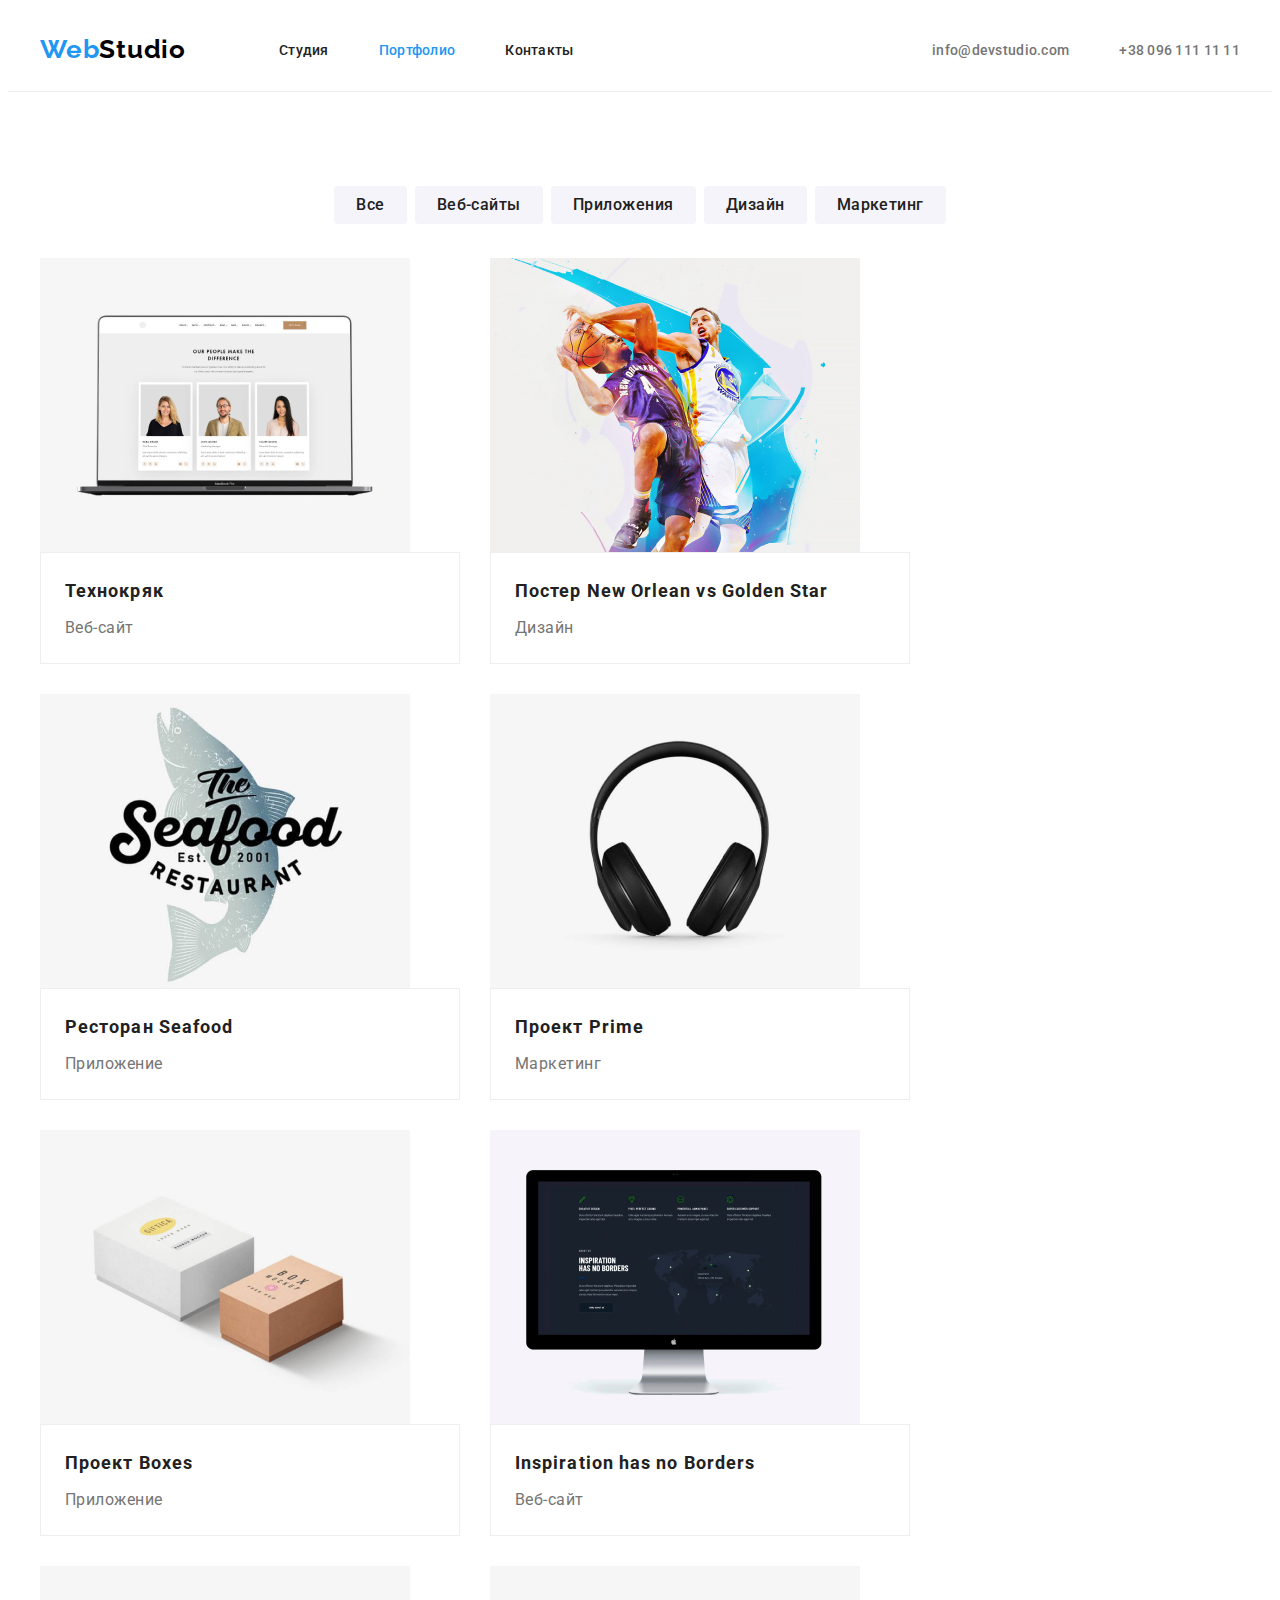
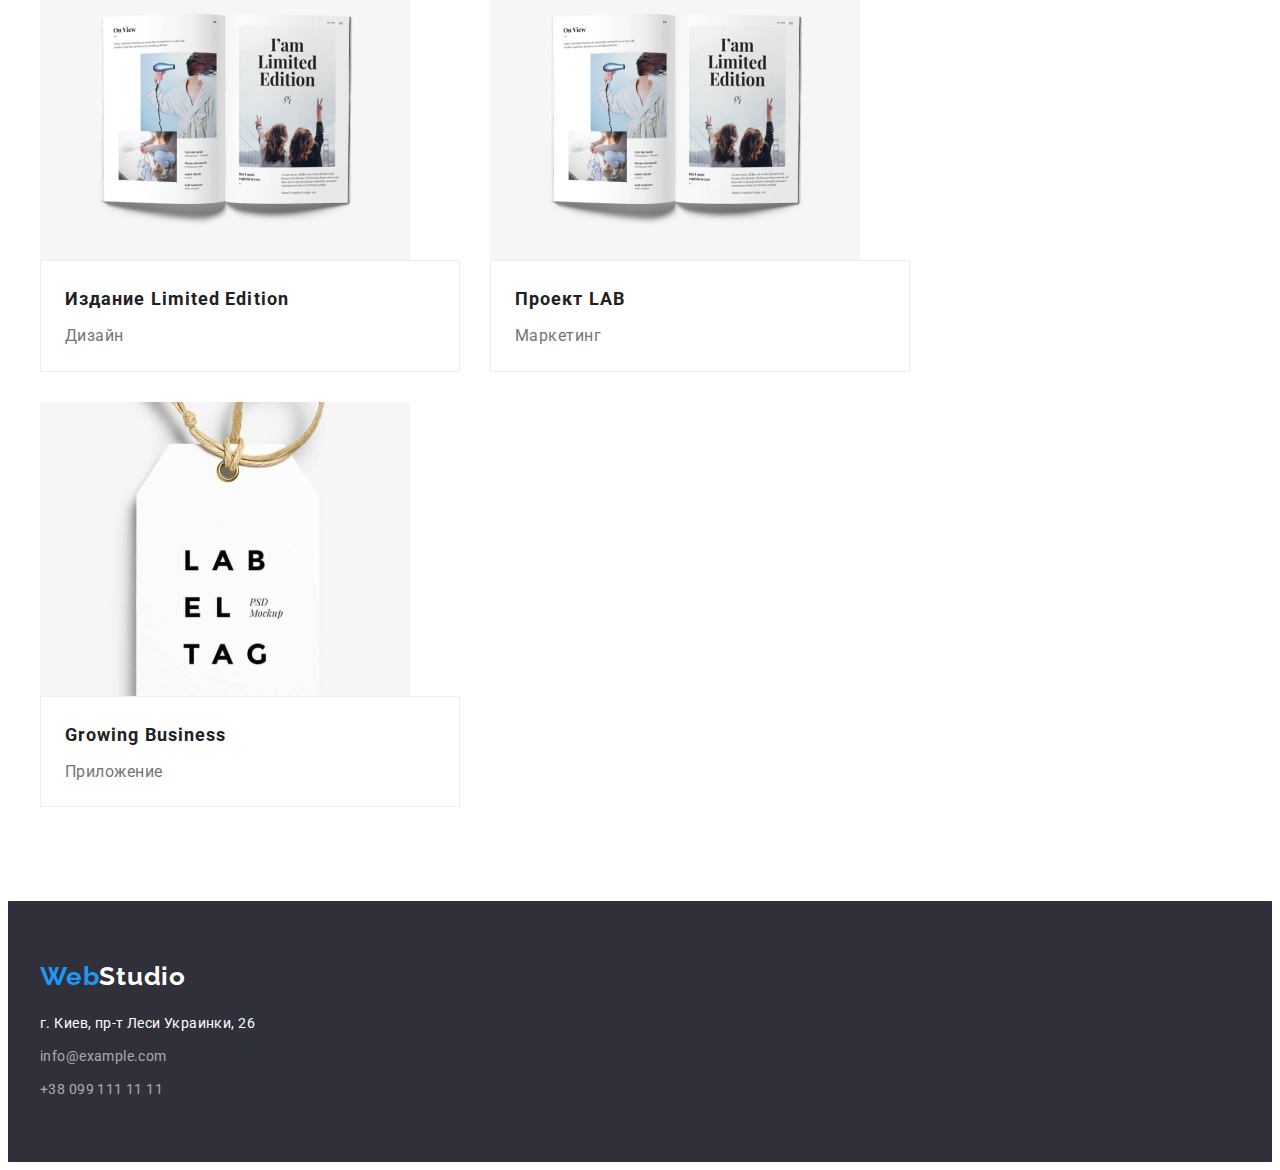
==== commit 3844fd1e: "HW 3 var2" ====
--- a/portfolio.html
+++ b/portfolio.html
@@ -38,7 +38,8 @@
         </div>    
     </header>
     <main>
-        <section class="portfolio container section">
+        <section class="portfolio section">
+            <div class="container">
                 <h1 class="" hidden>фильтр</h1>
                 <ul class="filter-menu list">
                     <li class="btn-filter-list"><button class="btn-filter" type="button">Все</button></li>
@@ -131,6 +132,7 @@
                     </a>
                 </li>
             </ul>
+            </div>    
         </section>
     </main>
     <footer class="footer">
--- a/css/styles.css
+++ b/css/styles.css
@@ -307,7 +307,6 @@
 .filter-list-item {
   margin: 15px;
   background: var(--tertiary-text-color);
-  border: 1px solid #eeeeee;
 }
 .btn-filter {
   cursor: pointer;
@@ -329,6 +328,7 @@
 .title-under-img {
   width: 370px;
   padding: 20px 24px;
+  border: 1px solid #eeeeee;
 }
 
 .btn-filter-list:not(:last-child) {
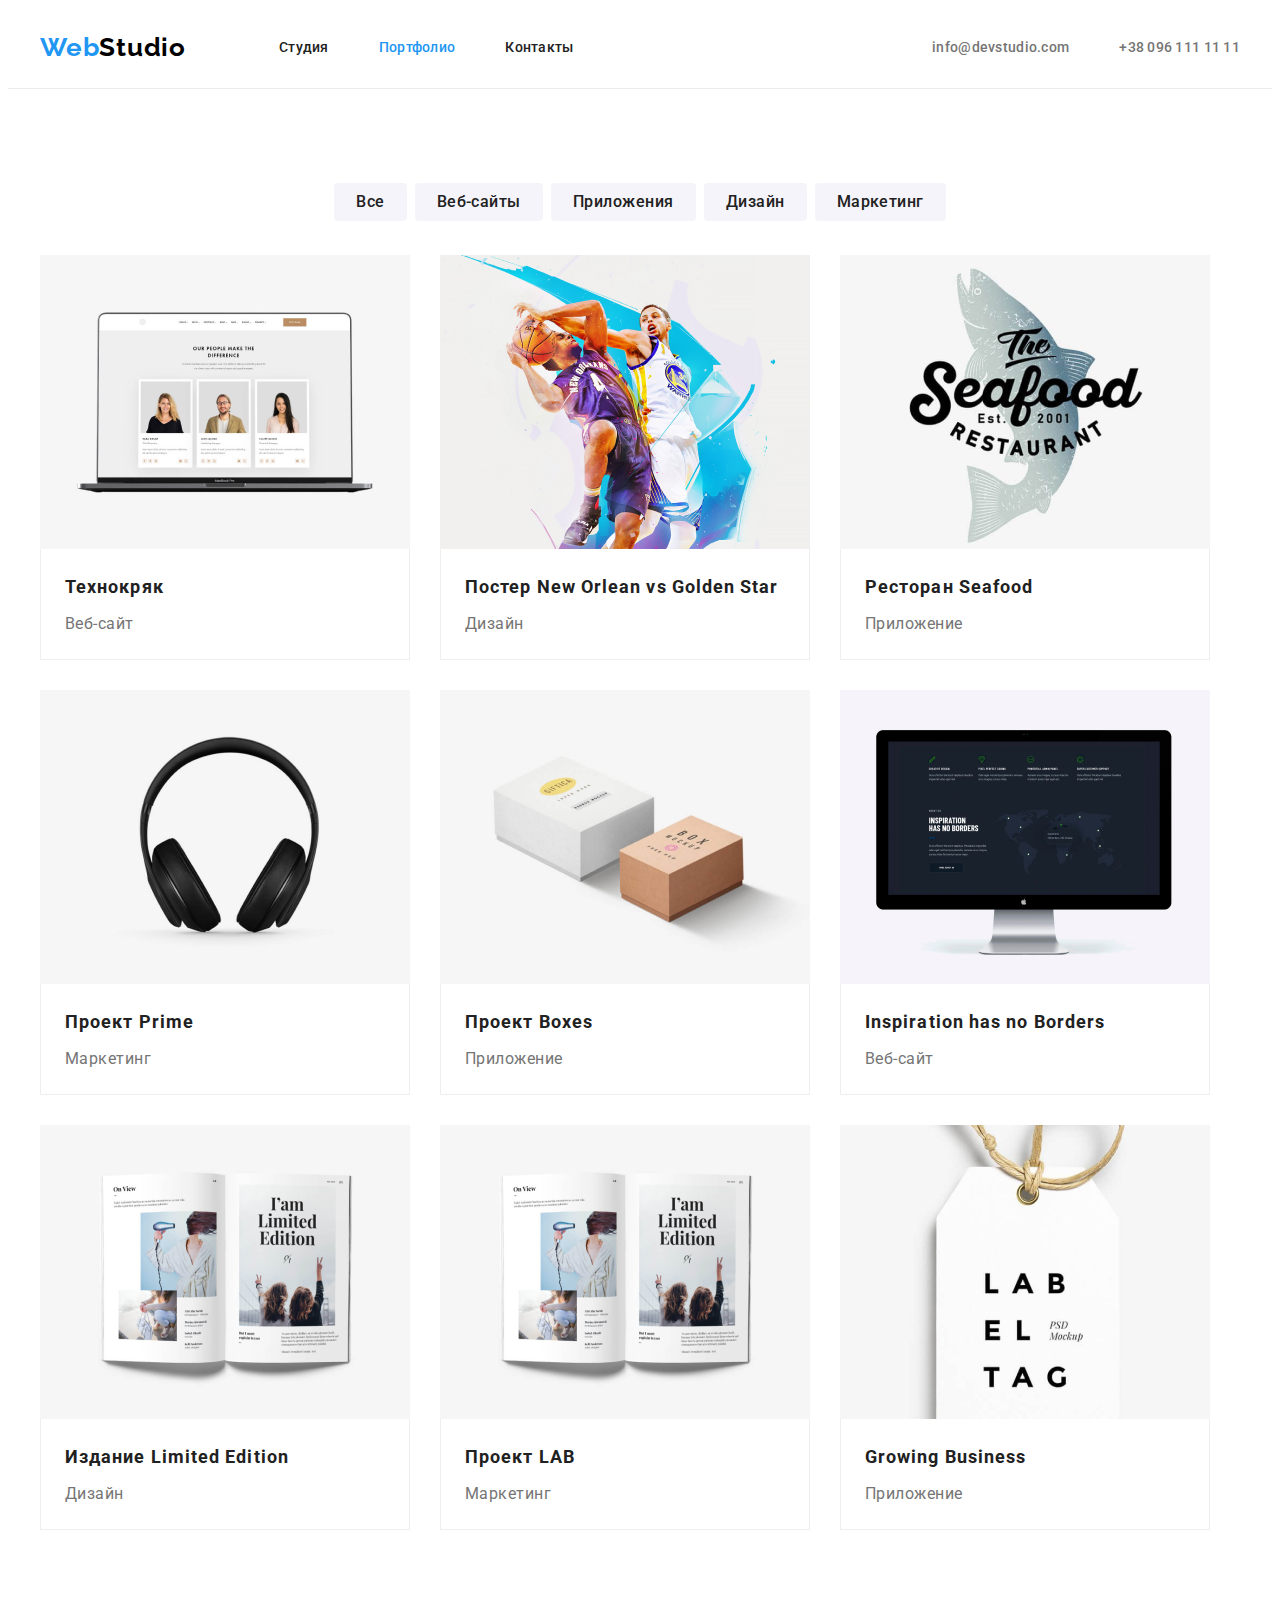
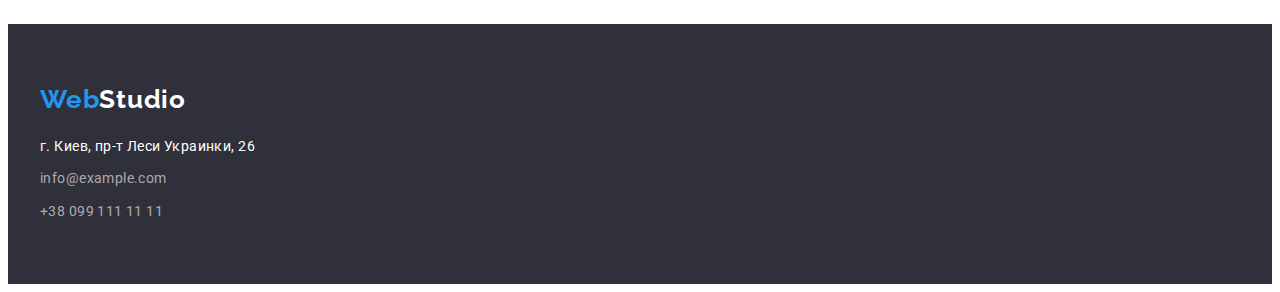
==== commit ad69e02d: "HW3 var 3" ====
--- a/portfolio.html
+++ b/portfolio.html
@@ -40,7 +40,7 @@
     <main>
         <section class="portfolio section">
             <div class="container">
-                <h1 class="" hidden>фильтр</h1>
+                <h1 class="visually-hidden">фильтр</h1>
                 <ul class="filter-menu list">
                     <li class="btn-filter-list"><button class="btn-filter" type="button">Все</button></li>
                     <li class="btn-filter-list"><button class="btn-filter" type="button">Веб-сайты</button></li>
--- a/css/styles.css
+++ b/css/styles.css
@@ -67,8 +67,8 @@
 .header {
   border-bottom: 1px solid #ececec;
 }
-.nav-list-item,
-.nav-list-contact {
+.nav-link,
+.nav-link-contact {
   display: block;
   padding-top: 32px;
   padding-bottom: 32px;
@@ -145,8 +145,9 @@
   letter-spacing: 0.06em;
   text-transform: uppercase;
   color: var(--tertiary-text-color);
-  margin-bottom: 30px;
-  text-align: center;
+  text-align: center;
+  max-width: 696px;
+  margin: 0 auto 30px;
 }
 .btn-order-service {
   font-weight: 700;
@@ -200,6 +201,18 @@
   letter-spacing: 0.03em;
   color: var(--secondary-text-color);
 }
+.visually-hidden {
+  position: absolute;
+  width: 1px;
+  height: 1px;
+  margin: -1px;
+  border: 0;
+  padding: 0;
+  white-space: nowrap;
+  clip-path: inset(100%);
+  clip: rect(0 0 0 0);
+  overflow: hidden;
+}
 /* ==== enв section description ==== */
 
 /* ==== begin section we-are-doing ==== */
@@ -214,8 +227,14 @@
 }
 .we-are-doing-list {
   display: flex;
-  justify-content: space-around;
-}
+}
+.we-are-doing-item {
+  width: calc((100% / 3)-30px);
+}
+.we-are-doing-item:not(:nth-child(3n)) {
+  margin-right: 30px;
+}
+
 /* ==== end section we-are-doing ==== */
 
 /* ==== begin section our-team ==== */
@@ -229,6 +248,7 @@
   background-color: var(--background-secondary);
 }
 .member-team {
+  width: calc((100% / 4)-30px);
   margin-left: 30px;
   margin-top: 30px;
   box-shadow: 0px 1px 3px rgba(0, 0, 0, 0.12), 0px 1px 1px rgba(0, 0, 0, 0.14),
@@ -237,10 +257,8 @@
   background-color: var(--tertiary-text-color);
 }
 .member-team-card {
+  padding-top: 30px;
   padding-bottom: 30px;
-}
-.foto-member-team {
-  margin-bottom: 30px;
 }
 
 .name-member-team {
@@ -307,6 +325,7 @@
 .filter-list-item {
   margin: 15px;
   background: var(--tertiary-text-color);
+  width: calc(100% / 3)-30px;
 }
 .btn-filter {
   cursor: pointer;
@@ -326,9 +345,10 @@
   display: block;
 }
 .title-under-img {
-  width: 370px;
   padding: 20px 24px;
-  border: 1px solid #eeeeee;
+  border-left: 1px solid #eeeeee;
+  border-right: 1px solid #eeeeee;
+  border-bottom: 1px solid #eeeeee;
 }
 
 .btn-filter-list:not(:last-child) {
